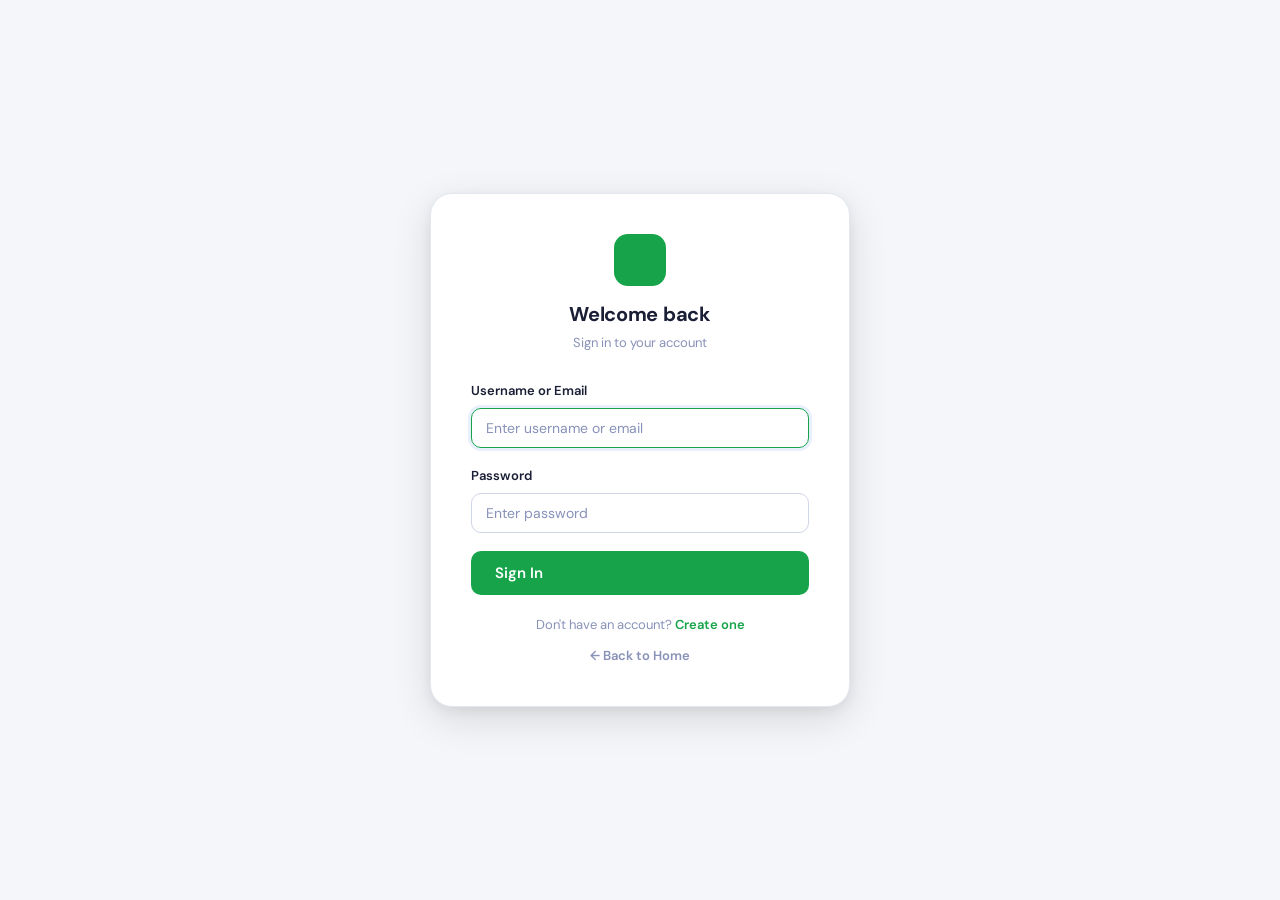
==== Frontend/pages/login.html @ 70691a83 "Complete Smart Market: AI Vision, chatbot, storefront and detailed README Added AI Vision module (YO" ====
<!DOCTYPE html>
<html lang="en">
<head>
    <meta charset="UTF-8">
    <meta name="viewport" content="width=device-width, initial-scale=1.0">
    <title>Login — Smart Supermarket</title>
    <link rel="stylesheet" href="../css/style.css">
</head>
<body>
<div class="auth-page">
    <div class="auth-card fade-up">
        <div class="auth-logo">
            <div class="brand-icon"><i class="fa-solid fa-cart-shopping" style="color:white;font-size:15px"></i></div>
            <h2>Welcome back</h2>
            <p>Sign in to your account</p>
        </div>

        <div id="error-box"></div>

        <div class="form-group">
            <label class="form-label">Username or Email</label>
            <input type="text" id="identifier" class="form-control" placeholder="Enter username or email" autofocus>
        </div>
        <div class="form-group">
            <label class="form-label">Password</label>
            <input type="password" id="password" class="form-control" placeholder="Enter password">
        </div>

        <button id="login-btn" class="btn btn-primary w-full btn-lg" onclick="handleLogin()">
            Sign In
        </button>

        <div class="auth-switch">
            Don't have an account? <a href="./register.html">Create one</a>
        </div>

        <div class="auth-switch" style="margin-top:10px">
            <a href="../index.html" style="color:var(--muted)">← Back to Home</a>
        </div>
    </div>
</div>

<script type="module">
    import { login, setUser, getUser } from '../js/api.js';

    // Already logged in?
    if (getUser()) window.location.href = '../index.html';

    window.handleLogin = async function () {
        const identifier = document.getElementById("identifier").value.trim();
        const password   = document.getElementById("password").value;
        const btn        = document.getElementById("login-btn");
        const errorBox   = document.getElementById("error-box");

        errorBox.innerHTML = "";

        if (!identifier || !password) {
            errorBox.innerHTML = `<div class="alert alert-error">All fields are required.</div>`;
            return;
        }

        btn.disabled = true;
        btn.innerHTML = `<span class="spinner"></span> Signing in...`;

        const res = await login(identifier, password);

        if (res.error) {
            errorBox.innerHTML = `<div class="alert alert-error">${res.error}</div>`;
            btn.disabled = false;
            btn.textContent = "Sign In";
            return;
        }

        setUser(res.user);

        if (res.user.role === "admin") {
            window.location.href = "./admin-dashboard.html";
        } else {
            window.location.href = "./products.html";
        }
    };

    document.addEventListener("keydown", e => {
        if (e.key === "Enter") window.handleLogin();
    });
</script>
</body>
</html>
---- Frontend/css/style.css ----
/* ─────────────────────────────────────────────
   SMART SUPERMARKET — Global Design System
   Theme: Light & Professional
   ───────────────────────────────────────────── */

@import url('https://fonts.googleapis.com/css2?family=DM+Sans:wght@400;500;600;700&family=DM+Mono:wght@400;500&display=swap');

/* ── Variables ── */
:root {
    --white:      #ffffff;
    --bg:         #f5f6fa;
    --surface:    #ffffff;
    --border:     #e4e7f0;
    --border2:    #d0d5e8;

    --text:       #1a1f36;
    --text-2:     #4a5180;
    --muted:      #8891b8;

    --primary:    #16a34a;
    --primary-h:  #15803d;
    --primary-bg: #f0fdf4;
    --primary-bd: #bbf7d0;

    --green:      #16a34a;
    --green-bg:   #f0fdf4;
    --green-bd:   #bbf7d0;

    --red:        #dc2626;
    --red-bg:     #fef2f2;
    --red-bd:     #fecaca;

    --orange:     #ea580c;
    --orange-bg:  #fff7ed;
    --orange-bd:  #fed7aa;

    --yellow:     #ca8a04;
    --yellow-bg:  #fefce8;
    --yellow-bd:  #fef08a;

    --radius-sm:  6px;
    --radius:     10px;
    --radius-lg:  16px;
    --radius-xl:  22px;

    --shadow-sm:  0 1px 3px rgba(0,0,0,0.07), 0 1px 2px rgba(0,0,0,0.04);
    --shadow:     0 4px 16px rgba(0,0,0,0.08), 0 1px 3px rgba(0,0,0,0.05);
    --shadow-lg:  0 12px 40px rgba(0,0,0,0.12), 0 4px 12px rgba(0,0,0,0.06);

    --font:       'DM Sans', system-ui, sans-serif;
    --font-mono:  'DM Mono', monospace;

    --nav-h:      64px;
    --sidebar-w:  256px;
}

/* ── Reset ── */
*, *::before, *::after { box-sizing: border-box; margin: 0; padding: 0; }
html { scroll-behavior: smooth; }
body { font-family: var(--font); background: var(--bg); color: var(--text); line-height: 1.6; -webkit-font-smoothing: antialiased; }

/* ── Hide all scrollbars (keep scroll functionality) ── */
*::-webkit-scrollbar { display: none; }
* { -ms-overflow-style: none; scrollbar-width: none; }
img  { max-width: 100%; display: block; }
a    { text-decoration: none; color: inherit; }
button { cursor: pointer; font-family: var(--font); }
input, select, textarea { font-family: var(--font); }

/* ── Typography ── */
h1 { font-size: 28px; font-weight: 700; letter-spacing: -0.5px; }
h2 { font-size: 22px; font-weight: 700; letter-spacing: -0.3px; }
h3 { font-size: 17px; font-weight: 600; }
h4 { font-size: 15px; font-weight: 600; }
p  { font-size: 14px; color: var(--text-2); }

/* ── Navbar ── */
.navbar {
    height: var(--nav-h);
    background: var(--white);
    border-bottom: 1px solid var(--border);
    display: flex;
    align-items: center;
    padding: 0 32px;
    gap: 32px;
    position: sticky;
    top: 0;
    z-index: 200;
    box-shadow: var(--shadow-sm);
}

.nav-brand {
    display: flex;
    align-items: center;
    gap: 10px;
    font-size: 16px;
    font-weight: 700;
    color: var(--text);
    white-space: nowrap;
}

.nav-brand .brand-icon {
    width: 34px; height: 34px;
    background: var(--primary);
    border-radius: 9px;
    display: flex; align-items: center; justify-content: center;
    font-size: 17px;
}

.nav-links {
    display: flex;
    align-items: center;
    gap: 4px;
    flex: 1;
}

.nav-link {
    padding: 7px 14px;
    border-radius: var(--radius-sm);
    font-size: 14px;
    font-weight: 500;
    color: var(--text-2);
    transition: background 0.15s, color 0.15s;
}

.nav-link:hover  { background: var(--bg); color: var(--text); }
.nav-link.active { background: var(--primary-bg); color: var(--primary); }

.nav-right {
    display: flex;
    align-items: center;
    gap: 12px;
    margin-left: auto;
}

.cart-btn {
    position: relative;
    padding: 8px 16px;
    background: var(--primary-bg);
    color: var(--primary);
    border: 1px solid var(--primary-bd);
    border-radius: var(--radius);
    font-size: 14px;
    font-weight: 600;
    transition: background 0.15s;
}

.cart-btn:hover { background: var(--primary); color: white; }

.cart-count {
    position: absolute;
    top: -6px; right: -6px;
    background: var(--red);
    color: white;
    border-radius: 50%;
    width: 18px; height: 18px;
    font-size: 11px;
    font-weight: 700;
    display: flex; align-items: center; justify-content: center;
    border: 2px solid white;
}

/* ── Sidebar (Admin) ── */
.layout-admin {
    display: flex;
    min-height: 100vh;
}

.sidebar {
    width: var(--sidebar-w);
    min-height: 100vh;
    background: var(--white);
    border-right: 1px solid var(--border);
    display: flex;
    flex-direction: column;
    position: fixed;
    top: 0; left: 0;
    z-index: 100;
}

.sidebar-logo {
    padding: 22px 20px 18px;
    border-bottom: 1px solid var(--border);
    display: flex;
    align-items: center;
    gap: 10px;
}

.sidebar-logo .brand-icon {
    width: 34px; height: 34px;
    background: var(--primary);
    border-radius: 9px;
    display: flex; align-items: center; justify-content: center;
    color: white;
}

.sidebar-logo-text h3 { font-size: 14px; color: var(--text); }
.sidebar-logo-text span { font-size: 11px; color: var(--muted); }

.sidebar-nav {
    padding: 16px 12px;
    flex: 1;
    overflow-y: auto;
}

.nav-section-label {
    font-size: 10px;
    font-weight: 700;
    color: var(--muted);
    letter-spacing: 1.2px;
    text-transform: uppercase;
    padding: 0 10px;
    margin: 16px 0 6px;
}

.sidebar-link {
    display: flex;
    align-items: center;
    gap: 10px;
    padding: 9px 12px;
    border-radius: var(--radius);
    font-size: 14px;
    font-weight: 500;
    color: var(--text-2);
    transition: all 0.15s;
    margin-bottom: 2px;
}

.sidebar-link:hover  { background: var(--bg); color: var(--text); }
.sidebar-link.active { background: var(--primary-bg); color: var(--primary); font-weight: 600; }
.sidebar-link .s-icon {
    font-size: 14px;
    width: 18px;
    text-align: center;
    color: var(--muted);
    flex-shrink: 0;
    transition: color 0.15s;
}

.sidebar-link.active .s-icon { color: var(--primary); }
.sidebar-link:hover   .s-icon { color: var(--text); }
.sidebar-link i { width: 16px; height: 16px; flex-shrink: 0; }
.sidebar-link svg { width: 16px; height: 16px; flex-shrink: 0; }
.brand-icon svg   { width: 18px; height: 18px; }
.stat-icon svg    { width: 20px; height: 20px; }
.btn-logout svg   { width: 14px; height: 14px; }

.sidebar-footer {
    padding: 14px 12px;
    border-top: 1px solid var(--border);
}

.user-card {
    display: flex;
    align-items: center;
    gap: 10px;
    padding: 10px 10px;
    background: var(--bg);
    border-radius: var(--radius);
}

.user-avatar {
    width: 32px; height: 32px;
    background: var(--primary);
    color: white;
    border-radius: 50%;
    display: flex; align-items: center; justify-content: center;
    font-size: 13px;
    font-weight: 700;
}

.user-info { flex: 1; min-width: 0; }
.user-info strong { display: block; font-size: 13px; color: var(--text); white-space: nowrap; overflow: hidden; text-overflow: ellipsis; }
.user-info small  { font-size: 11px; color: var(--muted); }

.btn-logout {
    background: none;
    border: none;
    color: var(--red);
    font-size: 15px;
    padding: 4px 6px;
    border-radius: 6px;
    transition: background 0.15s;
}
.btn-logout:hover { background: var(--red-bg); }

/* ── Admin main content ── */
.admin-main {
    margin-left: var(--sidebar-w);
    flex: 1;
    padding: 32px;
    min-height: 100vh;
}

/* ── Page header ── */
.page-header {
    margin-bottom: 28px;
}

.page-header h1 { font-size: 24px; color: var(--text); }
.page-header p  { font-size: 14px; color: var(--muted); margin-top: 3px; }

/* ── Cards ── */
.card {
    background: var(--white);
    border: 1px solid var(--border);
    border-radius: var(--radius-lg);
    padding: 22px;
    box-shadow: var(--shadow-sm);
}

.card-header {
    display: flex;
    align-items: center;
    justify-content: space-between;
    margin-bottom: 18px;
}

.card-title {
    font-size: 15px;
    font-weight: 700;
    color: var(--text);
}

/* ── Stat Cards ── */
.stats-grid {
    display: grid;
    grid-template-columns: repeat(4, 1fr);
    gap: 16px;
    margin-bottom: 24px;
}

.stat-card {
    background: var(--white);
    border: 1px solid var(--border);
    border-radius: var(--radius-lg);
    padding: 20px;
    box-shadow: var(--shadow-sm);
    position: relative;
    overflow: hidden;
    transition: box-shadow 0.2s, transform 0.2s;
}

.stat-card:hover { box-shadow: var(--shadow); transform: translateY(-1px); }

.stat-icon {
    width: 40px; height: 40px;
    border-radius: 10px;
    display: flex; align-items: center; justify-content: center;
    margin-bottom: 14px;
}

.stat-icon i { font-size: 18px; }

.stat-icon.blue   { background: var(--primary-bg); }
.stat-icon.blue i { color: var(--primary); }

.stat-icon.green   { background: var(--green-bg); }
.stat-icon.green i { color: var(--green); }

.stat-icon.orange   { background: var(--orange-bg); }
.stat-icon.orange i { color: var(--orange); }

.stat-icon.red   { background: var(--red-bg); }
.stat-icon.red i { color: var(--red); }

.stat-value {
    font-size: 28px;
    font-weight: 800;
    color: var(--text);
    line-height: 1;
    letter-spacing: -1px;
}

.stat-label {
    font-size: 12px;
    font-weight: 600;
    color: var(--muted);
    margin-top: 5px;
    text-transform: uppercase;
    letter-spacing: 0.5px;
}

/* ── Buttons ── */
.btn {
    display: inline-flex;
    align-items: center;
    gap: 6px;
    padding: 9px 18px;
    border-radius: var(--radius);
    font-size: 14px;
    font-weight: 600;
    border: none;
    transition: all 0.15s;
    cursor: pointer;
}

.btn-primary   { background: var(--primary);  color: white; }
.btn-primary:hover { background: var(--primary-h); }

.btn-success   { background: var(--green); color: white; }
.btn-danger    { background: var(--red);   color: white; }
.btn-outline   { background: transparent; border: 1px solid var(--border2); color: var(--text-2); }
.btn-outline:hover { background: var(--bg); }
.btn-ghost     { background: transparent; color: var(--text-2); }
.btn-ghost:hover { background: var(--bg); }

.btn-sm { padding: 6px 13px; font-size: 13px; }
.btn-lg { padding: 12px 24px; font-size: 15px; }

/* ── Form elements ── */
.form-group { margin-bottom: 18px; }

.form-label {
    display: block;
    font-size: 13px;
    font-weight: 600;
    color: var(--text);
    margin-bottom: 6px;
}

.form-control {
    width: 100%;
    padding: 10px 14px;
    border: 1px solid var(--border2);
    border-radius: var(--radius);
    font-size: 14px;
    color: var(--text);
    background: var(--white);
    outline: none;
    transition: border-color 0.15s, box-shadow 0.15s;
}

.form-control:focus {
    border-color: var(--primary);
    box-shadow: 0 0 0 3px rgba(37,99,235,0.1);
}

.form-control::placeholder { color: var(--muted); }

/* ── Table ── */
.table-wrap {
    overflow-x: auto;
    border-radius: var(--radius);
    border: 1px solid var(--border);
}

table { width: 100%; border-collapse: collapse; font-size: 14px; }

thead th {
    background: var(--bg);
    color: var(--muted);
    font-size: 11px;
    font-weight: 700;
    text-transform: uppercase;
    letter-spacing: 0.7px;
    padding: 12px 16px;
    text-align: left;
    border-bottom: 1px solid var(--border);
}

tbody td {
    padding: 14px 16px;
    border-bottom: 1px solid var(--border);
    color: var(--text);
    vertical-align: middle;
}

tbody tr:last-child td { border-bottom: none; }
tbody tr:hover { background: var(--bg); }

/* ── Badges / Pills ── */
.badge {
    display: inline-flex;
    align-items: center;
    padding: 3px 10px;
    border-radius: 20px;
    font-size: 12px;
    font-weight: 700;
}

.badge-blue   { background: var(--primary-bg); color: var(--primary); }
.badge-green  { background: var(--green-bg);   color: var(--green); }
.badge-red    { background: var(--red-bg);     color: var(--red); }
.badge-orange { background: var(--orange-bg);  color: var(--orange); }
.badge-yellow { background: var(--yellow-bg);  color: var(--yellow); }
.badge-gray   { background: var(--bg);         color: var(--muted); }

/* Order status badges */
.status-pending   { background: var(--yellow-bg); color: var(--yellow); }
.status-confirmed { background: var(--primary-bg); color: var(--primary); }
.status-shipped   { background: var(--orange-bg); color: var(--orange); }
.status-delivered { background: var(--green-bg);  color: var(--green); }
.status-cancelled { background: var(--red-bg);    color: var(--red); }

/* Stock pills */
.stock-ok       { background: var(--green-bg);  color: var(--green); }
.stock-low      { background: var(--orange-bg); color: var(--orange); }
.stock-critical { background: var(--red-bg);    color: var(--red); }

/* ── Modal ── */
.modal-overlay {
    display: none;
    position: fixed;
    inset: 0;
    background: rgba(15,20,40,0.45);
    z-index: 500;
    align-items: center;
    justify-content: center;
    backdrop-filter: blur(2px);
}

.modal-overlay.open { display: flex; }

.modal {
    background: var(--white);
    border-radius: var(--radius-xl);
    width: 100%;
    max-width: 480px;
    max-height: 90vh;
    box-shadow: var(--shadow-lg);
    animation: modalIn 0.2s ease;
    display: flex;
    flex-direction: column;
    overflow: hidden;
}

.modal-body {
    flex: 1;
    overflow-y: auto;
    padding: 0 28px 8px;
}

@keyframes modalIn {
    from { opacity: 0; transform: translateY(20px) scale(0.97); }
    to   { opacity: 1; transform: translateY(0) scale(1); }
}

.modal-header {
    display: flex;
    align-items: center;
    justify-content: space-between;
    padding: 20px 28px 14px;
    flex-shrink: 0;
}

.modal-title { font-size: 18px; font-weight: 700; }

.modal-close {
    width: 30px; height: 30px;
    border: none;
    background: var(--bg);
    border-radius: 50%;
    font-size: 16px;
    color: var(--muted);
    display: flex; align-items: center; justify-content: center;
    transition: background 0.15s;
}

.modal-close:hover { background: var(--border2); }

.modal-footer {
    padding: 14px 28px 20px;
    display: flex;
    gap: 10px;
    justify-content: flex-end;
    flex-shrink: 0;
    border-top: 1px solid var(--border);
}

/* ── Toast notifications ── */
.toast-container {
    position: fixed;
    bottom: 24px;
    right: 24px;
    z-index: 999;
    display: flex;
    flex-direction: column;
    gap: 10px;
}

.toast {
    padding: 13px 18px;
    background: var(--text);
    color: white;
    border-radius: var(--radius);
    font-size: 14px;
    font-weight: 500;
    box-shadow: var(--shadow-lg);
    animation: toastIn 0.25s ease;
    display: flex;
    align-items: center;
    gap: 10px;
    min-width: 260px;
    max-width: 360px;
}

.toast.success { background: var(--green); }
.toast.error   { background: var(--red); }
.toast.warning { background: var(--orange); }

@keyframes toastIn {
    from { opacity: 0; transform: translateX(20px); }
    to   { opacity: 1; transform: translateX(0); }
}

/* ── Product Cards ── */
.products-grid {
    display: grid;
    grid-template-columns: repeat(auto-fill, minmax(220px, 1fr));
    gap: 20px;
}

.product-card {
    background: var(--white);
    border: 1px solid var(--border);
    border-radius: var(--radius-lg);
    overflow: hidden;
    transition: box-shadow 0.2s, transform 0.2s;
    box-shadow: var(--shadow-sm);
    display: flex;
    flex-direction: column;
}

.product-img {
    width: 100%;
    height: 180px !important;
    overflow: hidden !important;
    flex-shrink: 0;
    background: #ffffff;
    border-bottom: 1px solid var(--border);
}

.product-img img {
    width: 100% !important;
    height: 180px !important;
    object-fit: cover !important;
    object-position: center !important;
    display: block !important;
}

.product-card:hover { box-shadow: var(--shadow); transform: translateY(-2px); }

.product-img {
    width: 100%;
    height: 160px;
    background: #ffffff;
    display: flex;
    align-items: center;
    justify-content: center;
    font-size: 48px;
    border-bottom: 1px solid var(--border);
    overflow: hidden;
    flex-shrink: 0;
}

.product-img img {
    width: 100%;
    height: 160px;
    object-fit: cover;
    object-position: center;
    display: block;
}

.product-body { padding: 14px; }

.product-name {
    font-size: 14px;
    font-weight: 700;
    color: var(--text);
    margin-bottom: 3px;
    white-space: nowrap;
    overflow: hidden;
    text-overflow: ellipsis;
}

.product-cat {
    font-size: 12px;
    color: var(--muted);
    margin-bottom: 10px;
}

.product-footer {
    display: flex;
    align-items: center;
    justify-content: space-between;
    margin-top: 12px;
}

.product-price {
    font-size: 16px;
    font-weight: 800;
    color: var(--primary);
}

.btn-add-cart {
    padding: 7px 14px;
    background: var(--primary);
    color: white;
    border: none;
    border-radius: var(--radius-sm);
    font-size: 13px;
    font-weight: 600;
    transition: background 0.15s;
}

.btn-add-cart:hover { background: var(--primary-h); }
.btn-add-cart:disabled { background: var(--muted); cursor: not-allowed; }

/* ── Auth pages ── */
.auth-page {
    min-height: 100vh;
    background: var(--bg);
    display: flex;
    align-items: center;
    justify-content: center;
    padding: 24px;
}

.auth-card {
    background: var(--white);
    border: 1px solid var(--border);
    border-radius: var(--radius-xl);
    padding: 40px;
    width: 100%;
    max-width: 420px;
    box-shadow: var(--shadow-lg);
}

.auth-logo {
    text-align: center;
    margin-bottom: 28px;
}

.auth-logo .brand-icon {
    width: 52px; height: 52px;
    background: var(--primary);
    border-radius: 14px;
    display: flex; align-items: center; justify-content: center;
    font-size: 26px;
    margin: 0 auto 12px;
}

.auth-logo h2 { font-size: 20px; }
.auth-logo p  { font-size: 13px; color: var(--muted); margin-top: 3px; }

.auth-divider {
    text-align: center;
    color: var(--muted);
    font-size: 13px;
    margin: 20px 0;
    position: relative;
}

.auth-divider::before, .auth-divider::after {
    content: '';
    position: absolute;
    top: 50%;
    width: calc(50% - 24px);
    height: 1px;
    background: var(--border);
}

.auth-divider::before { left: 0; }
.auth-divider::after  { right: 0; }

.auth-switch {
    text-align: center;
    font-size: 13px;
    color: var(--muted);
    margin-top: 20px;
}

.auth-switch a { color: var(--primary); font-weight: 600; }

/* ── Empty / Error states ── */
.empty-state {
    text-align: center;
    padding: 48px 24px;
    color: var(--muted);
}

.empty-state .empty-icon { font-size: 48px; margin-bottom: 12px; }
.empty-state h3 { font-size: 16px; color: var(--text-2); margin-bottom: 6px; }
.empty-state p  { font-size: 14px; }

/* ── Alert box ── */
.alert {
    padding: 13px 16px;
    border-radius: var(--radius);
    font-size: 14px;
    font-weight: 500;
    margin-bottom: 16px;
    display: flex;
    align-items: center;
    gap: 8px;
}

.alert-error   { background: var(--red-bg);    border: 1px solid var(--red-bd);    color: var(--red); }
.alert-success { background: var(--green-bg);  border: 1px solid var(--green-bd);  color: var(--green); }
.alert-warning { background: var(--orange-bg); border: 1px solid var(--orange-bd); color: var(--orange); }
.alert-info    { background: var(--primary-bg);border: 1px solid var(--primary-bd);color: var(--primary); }

/* ── Loading spinner ── */
.spinner {
    width: 20px; height: 20px;
    border: 2px solid var(--border2);
    border-top-color: var(--primary);
    border-radius: 50%;
    animation: spin 0.7s linear infinite;
    display: inline-block;
}

@keyframes spin { to { transform: rotate(360deg); } }

/* ── Utilities ── */
.flex         { display: flex; }
.flex-center  { display: flex; align-items: center; justify-content: center; }
.flex-between { display: flex; align-items: center; justify-content: space-between; }
.gap-8  { gap: 8px; }
.gap-12 { gap: 12px; }
.gap-16 { gap: 16px; }
.mt-8   { margin-top: 8px; }
.mt-16  { margin-top: 16px; }
.mt-24  { margin-top: 24px; }
.mb-16  { margin-bottom: 16px; }
.mb-24  { margin-bottom: 24px; }
.w-full { width: 100%; }
.text-center { text-align: center; }
.text-muted  { color: var(--muted); font-size: 13px; }

/* ── Animations ── */
@keyframes fadeUp {
    from { opacity: 0; transform: translateY(14px); }
    to   { opacity: 1; transform: translateY(0); }
}

.fade-up { animation: fadeUp 0.3s ease both; }

/* ── Responsive ── */
@media (max-width: 1100px) {
    .stats-grid { grid-template-columns: repeat(2, 1fr); }
}

@media (max-width: 768px) {
    .sidebar { display: none; }
    .admin-main { margin-left: 0; padding: 16px; }
    .navbar { padding: 0 16px; }
    .products-grid { grid-template-columns: repeat(auto-fill, minmax(160px, 1fr)); }
    .stats-grid { grid-template-columns: 1fr 1fr; }
}

.feature-icon i {
    font-size: 40px;
    color: #22c55e;
    transition: 0.3s;
}

.feature-card:hover .feature-icon i {
    transform: scale(1.2);
    color: #16a34a;
}
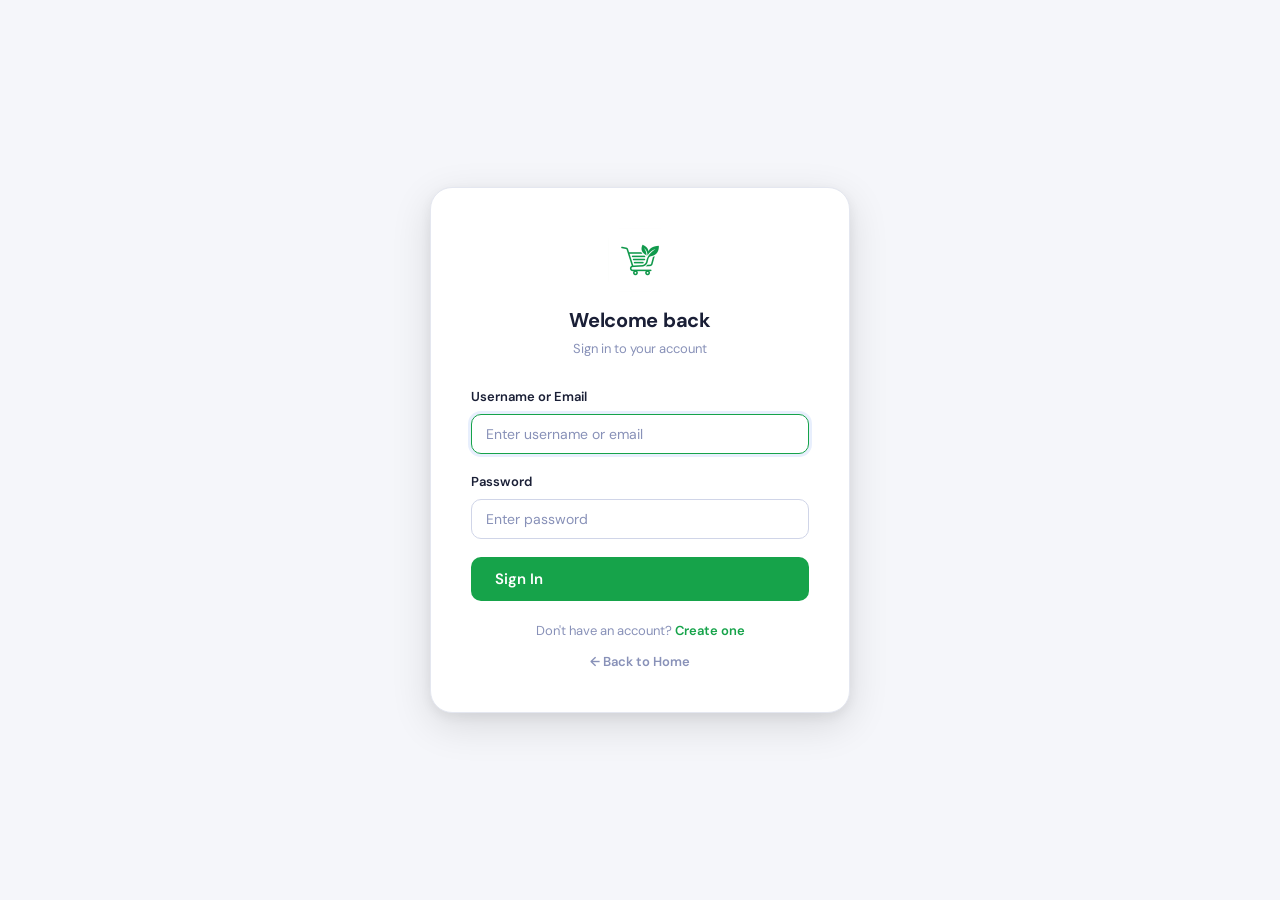
==== commit 41a39636: "Fix dashboard KPI cards layout (5 columns) and add logo to login/register pages" ====
--- a/Frontend/pages/login.html
+++ b/Frontend/pages/login.html
@@ -10,7 +10,7 @@
 <div class="auth-page">
     <div class="auth-card fade-up">
         <div class="auth-logo">
-            <div class="brand-icon"><i class="fa-solid fa-cart-shopping" style="color:white;font-size:15px"></i></div>
+            <img src="../images/logo.png" alt="Smart Supermarket" style="width:64px;height:64px;border-radius:16px;margin:0 auto 12px;display:block;object-fit:cover;">
             <h2>Welcome back</h2>
             <p>Sign in to your account</p>
         </div>
--- a/Frontend/css/style.css
+++ b/Frontend/css/style.css
@@ -325,8 +325,8 @@
 /* ── Stat Cards ── */
 .stats-grid {
     display: grid;
-    grid-template-columns: repeat(4, 1fr);
-    gap: 16px;
+    grid-template-columns: repeat(5, 1fr);
+    gap: 14px;
     margin-bottom: 24px;
 }
 
@@ -334,7 +334,7 @@
     background: var(--white);
     border: 1px solid var(--border);
     border-radius: var(--radius-lg);
-    padding: 20px;
+    padding: 16px;
     box-shadow: var(--shadow-sm);
     position: relative;
     overflow: hidden;
@@ -344,13 +344,13 @@
 .stat-card:hover { box-shadow: var(--shadow); transform: translateY(-1px); }
 
 .stat-icon {
-    width: 40px; height: 40px;
-    border-radius: 10px;
+    width: 36px; height: 36px;
+    border-radius: 9px;
     display: flex; align-items: center; justify-content: center;
-    margin-bottom: 14px;
-}
-
-.stat-icon i { font-size: 18px; }
+    margin-bottom: 12px;
+}
+
+.stat-icon i { font-size: 16px; }
 
 .stat-icon.blue   { background: var(--primary-bg); }
 .stat-icon.blue i { color: var(--primary); }
@@ -365,20 +365,20 @@
 .stat-icon.red i { color: var(--red); }
 
 .stat-value {
-    font-size: 28px;
+    font-size: 22px;
     font-weight: 800;
     color: var(--text);
     line-height: 1;
-    letter-spacing: -1px;
+    letter-spacing: -0.5px;
 }
 
 .stat-label {
-    font-size: 12px;
+    font-size: 11px;
     font-weight: 600;
     color: var(--muted);
     margin-top: 5px;
     text-transform: uppercase;
-    letter-spacing: 0.5px;
+    letter-spacing: 0.4px;
 }
 
 /* ── Buttons ── */
@@ -839,7 +839,7 @@
 
 /* ── Responsive ── */
 @media (max-width: 1100px) {
-    .stats-grid { grid-template-columns: repeat(2, 1fr); }
+    .stats-grid { grid-template-columns: repeat(3, 1fr); }
 }
 
 @media (max-width: 768px) {
